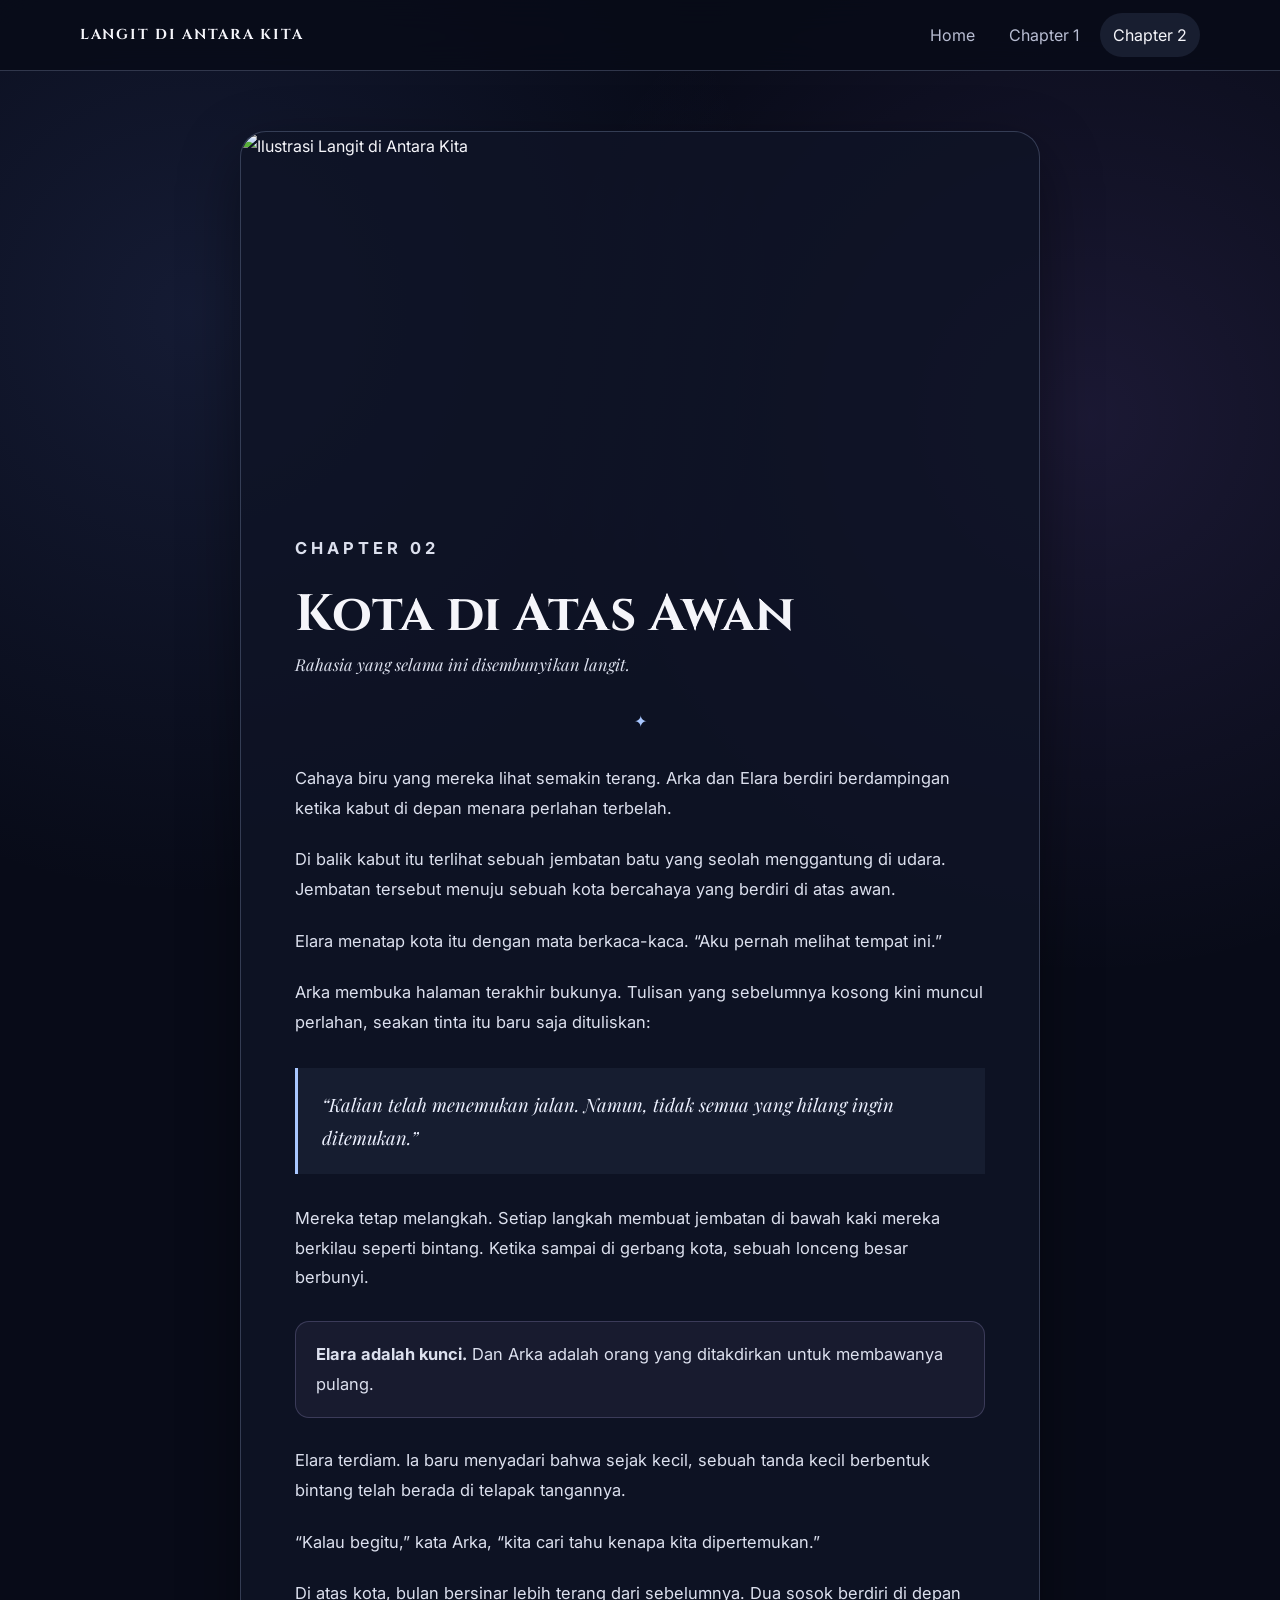
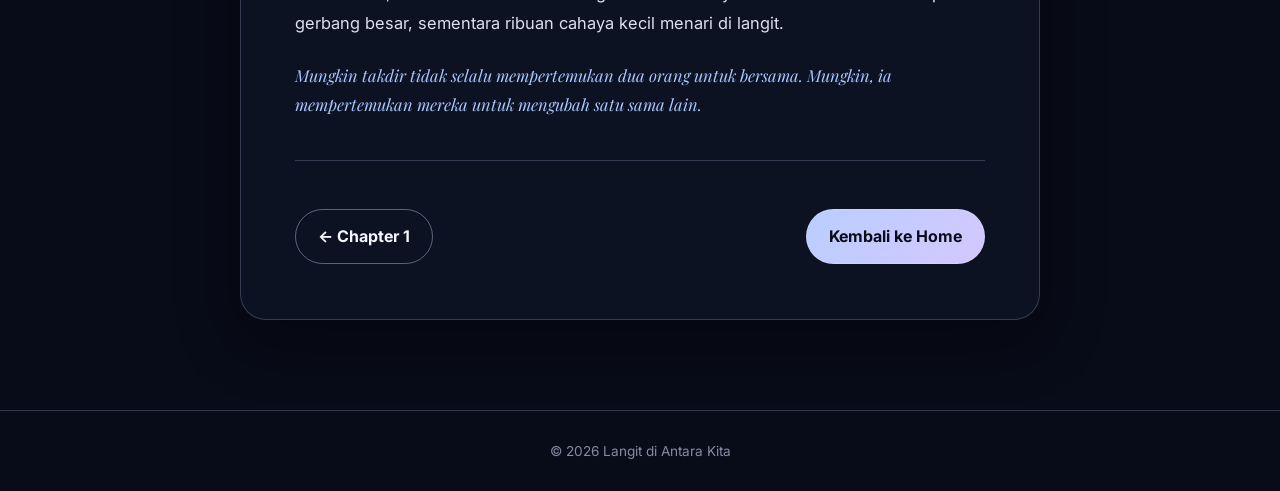
==== chapter2.html @ 981a2810 "Add files via upload" ====
<!DOCTYPE html>
<html lang="id">
<head>
  <meta charset="UTF-8">
  <meta name="viewport" content="width=device-width, initial-scale=1.0">
  <title>Chapter 2 — Kota di Atas Awan</title>
  <link rel="stylesheet" href="style.css">
</head>
<body>
  <header class="site-header">
    <nav class="navbar">
      <a class="brand" href="index.html">LANGIT DI ANTARA KITA</a>
      <button class="menu-toggle" aria-label="Buka menu">☰</button>
      <div class="nav-links">
        <a href="index.html">Home</a>
        <a href="chapter1.html">Chapter 1</a>
        <a class="active" href="chapter2.html">Chapter 2</a>
      </div>
    </nav>
  </header>

  <main class="reading-page">
    <article class="novel">
      <div class="chapter-cover">
        <img src="assets/cover.png" alt="Ilustrasi Langit di Antara Kita">
      </div>

      <p class="chapter-number">CHAPTER 02</p>
      <h1>Kota di Atas Awan</h1>
      <p class="chapter-subtitle">Rahasia yang selama ini disembunyikan langit.</p>

      <div class="divider">✦</div>

      <p>
        Cahaya biru yang mereka lihat semakin terang. Arka dan Elara berdiri
        berdampingan ketika kabut di depan menara perlahan terbelah.
      </p>

      <p>
        Di balik kabut itu terlihat sebuah jembatan batu yang seolah
        menggantung di udara. Jembatan tersebut menuju sebuah kota bercahaya
        yang berdiri di atas awan.
      </p>

      <p>
        Elara menatap kota itu dengan mata berkaca-kaca. “Aku pernah melihat
        tempat ini.”
      </p>

      <p>
        Arka membuka halaman terakhir bukunya. Tulisan yang sebelumnya kosong
        kini muncul perlahan, seakan tinta itu baru saja dituliskan:
      </p>

      <blockquote>
        “Kalian telah menemukan jalan. Namun, tidak semua yang hilang ingin ditemukan.”
      </blockquote>

      <p>
        Mereka tetap melangkah. Setiap langkah membuat jembatan di bawah kaki
        mereka berkilau seperti bintang. Ketika sampai di gerbang kota, sebuah
        lonceng besar berbunyi.
      </p>

      <div class="highlight">
        <p><b>Elara adalah kunci.</b> Dan Arka adalah orang yang ditakdirkan untuk membawanya pulang.</p>
      </div>

      <p>
        Elara terdiam. Ia baru menyadari bahwa sejak kecil, sebuah tanda kecil
        berbentuk bintang telah berada di telapak tangannya.
      </p>

      <p>
        “Kalau begitu,” kata Arka, “kita cari tahu kenapa kita dipertemukan.”
      </p>

      <p>
        Di atas kota, bulan bersinar lebih terang dari sebelumnya. Dua sosok
        berdiri di depan gerbang besar, sementara ribuan cahaya kecil menari
        di langit.
      </p>

      <p class="ending-line">Mungkin takdir tidak selalu mempertemukan dua orang untuk bersama. Mungkin, ia mempertemukan mereka untuk mengubah satu sama lain.</p>

      <div class="chapter-nav">
        <a href="chapter1.html" class="btn secondary">← Chapter 1</a>
        <a href="index.html" class="btn">Kembali ke Home</a>
      </div>
    </article>
  </main>

  <footer>
    <p>© 2026 Langit di Antara Kita</p>
  </footer>

  <script src="script.js"></script>
</body>
</html>
---- style.css ----
@import url('https://fonts.googleapis.com/css2?family=Cinzel:wght@500;600;700&family=Inter:wght@400;500;600;700&family=Playfair+Display:ital,wght@0,500;0,600;1,500;1,600&display=swap');

:root {
  --bg: #080b18;
  --bg-soft: #10152a;
  --card: rgba(20, 26, 48, 0.88);
  --text: #f5f5fa;
  --muted: #b8bdd2;
  --accent: #a9c7ff;
  --accent-2: #c9b8ff;
  --line: rgba(190, 207, 255, 0.22);
  --shadow: 0 20px 60px rgba(0, 0, 0, 0.4);
}

* {
  box-sizing: border-box;
  margin: 0;
  padding: 0;
}

html {
  scroll-behavior: smooth;
}

body {
  min-height: 100vh;
  background:
    radial-gradient(circle at 15% 15%, rgba(93, 118, 210, 0.15), transparent 28%),
    radial-gradient(circle at 85% 20%, rgba(167, 124, 255, 0.12), transparent 28%),
    var(--bg);
  color: var(--text);
  font-family: "Inter", sans-serif;
  line-height: 1.8;
}

a {
  color: inherit;
  text-decoration: none;
}

.site-header {
  position: sticky;
  top: 0;
  z-index: 100;
  background: rgba(8, 11, 24, 0.82);
  backdrop-filter: blur(16px);
  border-bottom: 1px solid var(--line);
}

.navbar {
  width: min(1120px, 92%);
  min-height: 70px;
  margin: auto;
  display: flex;
  align-items: center;
  justify-content: space-between;
  gap: 24px;
}

.brand {
  font-family: "Cinzel", serif;
  font-size: 0.9rem;
  letter-spacing: 0.12em;
  font-weight: 700;
}

.nav-links {
  display: flex;
  gap: 8px;
}

.nav-links a {
  padding: 8px 13px;
  border-radius: 999px;
  color: var(--muted);
  transition: 0.25s ease;
}

.nav-links a:hover,
.nav-links a.active {
  color: var(--text);
  background: rgba(169, 199, 255, 0.1);
}

.menu-toggle {
  display: none;
  border: 0;
  color: var(--text);
  background: transparent;
  font-size: 1.6rem;
  cursor: pointer;
}

.hero {
  position: relative;
  width: min(1100px, 94%);
  min-height: 720px;
  margin: 32px auto 0;
  overflow: hidden;
  border: 1px solid var(--line);
  border-radius: 28px;
  box-shadow: var(--shadow);
  background: #11182e;
}

.cover-image {
  position: absolute;
  inset: 0;
  width: 100%;
  height: 100%;
  object-fit: cover;
}

.hero-overlay {
  position: absolute;
  inset: 0;
  background:
    linear-gradient(90deg, rgba(5, 8, 20, 0.86), rgba(5, 8, 20, 0.15) 65%),
    linear-gradient(0deg, rgba(5, 8, 20, 0.8), transparent 50%);
}

.hero-content {
  position: relative;
  z-index: 2;
  min-height: 720px;
  max-width: 620px;
  padding: 100px 70px;
  display: flex;
  flex-direction: column;
  justify-content: center;
}

.eyebrow,
.label,
.chapter-number {
  color: var(--accent);
  font-size: 0.76rem;
  letter-spacing: 0.24em;
  font-weight: 700;
}

.hero h1 {
  margin: 18px 0;
  font-family: "Cinzel", serif;
  font-size: clamp(3.4rem, 8vw, 7rem);
  line-height: 0.9;
  letter-spacing: 0.03em;
}

.hero h1 span {
  font-size: 0.5em;
  letter-spacing: 0.18em;
}

.tagline {
  max-width: 430px;
  color: #e0e5f5;
  font-family: "Playfair Display", serif;
  font-style: italic;
  font-size: 1.15rem;
}

.btn {
  width: fit-content;
  margin-top: 28px;
  padding: 12px 22px;
  border: 1px solid rgba(210, 223, 255, 0.4);
  border-radius: 999px;
  background: linear-gradient(135deg, #b9ceff, #d4c7ff);
  color: #0a0d19;
  font-weight: 700;
  transition: transform 0.25s ease, box-shadow 0.25s ease;
}

.btn:hover {
  transform: translateY(-3px);
  box-shadow: 0 10px 30px rgba(169, 199, 255, 0.22);
}

.btn.secondary {
  background: transparent;
  color: var(--text);
}

.container {
  width: min(900px, 92%);
  margin: 70px auto;
}

.quote {
  text-align: center;
  color: #dce3f8;
  font-family: "Playfair Display", serif;
  font-size: clamp(1.3rem, 3vw, 2rem);
  font-style: italic;
  line-height: 1.6;
}

.quote span {
  color: var(--accent);
  font-size: 2.5em;
  vertical-align: -0.25em;
}

.story-card {
  margin-top: 55px;
  padding: 40px;
  border: 1px solid var(--line);
  border-radius: 24px;
  background: var(--card);
  box-shadow: var(--shadow);
}

.story-card h2 {
  margin: 6px 0 14px;
  font-family: "Cinzel", serif;
}

.story-card p:not(.label) {
  color: var(--muted);
}

.chapter-buttons,
.chapter-nav {
  display: flex;
  flex-wrap: wrap;
  gap: 12px;
}

.chapter-buttons {
  margin-top: 10px;
}

.code-note {
  margin-top: 20px;
  color: var(--muted);
  text-align: center;
}

code {
  padding: 3px 8px;
  border-radius: 6px;
  background: rgba(169, 199, 255, 0.1);
  color: var(--accent);
}

.reading-page {
  padding: 60px 16px 90px;
}

.novel {
  width: min(800px, 100%);
  margin: auto;
  padding: 34px 54px 55px;
  border: 1px solid var(--line);
  border-radius: 26px;
  background: rgba(15, 20, 39, 0.82);
  box-shadow: var(--shadow);
}

.chapter-cover {
  overflow: hidden;
  height: 360px;
  margin: -34px -54px 42px;
  border-radius: 26px 26px 0 0;
}

.chapter-cover img {
  width: 100%;
  height: 100%;
  object-fit: cover;
  object-position: center 35%;
}

.novel h1 {
  margin: 5px 0;
  font-family: "Cinzel", serif;
  font-size: clamp(2rem, 5vw, 3.2rem);
  line-height: 1.15;
}

.chapter-subtitle {
  color: var(--muted);
  font-family: "Playfair Display", serif;
  font-style: italic;
}

.divider {
  margin: 28px 0;
  color: var(--accent);
  text-align: center;
}

.novel p {
  margin: 0 0 22px;
  color: #dce0ee;
  font-size: 1.03rem;
}

.novel blockquote {
  margin: 30px 0;
  padding: 20px 24px;
  border-left: 3px solid var(--accent);
  background: rgba(169, 199, 255, 0.06);
  color: #edf1ff;
  font-family: "Playfair Display", serif;
  font-size: 1.15rem;
  font-style: italic;
}

.highlight {
  margin: 28px 0;
  padding: 18px 20px;
  border: 1px solid rgba(201, 184, 255, 0.2);
  border-radius: 14px;
  background: rgba(201, 184, 255, 0.06);
}

.highlight p {
  margin: 0;
}

.ending-line {
  color: var(--accent) !important;
  font-family: "Playfair Display", serif;
  font-style: italic;
}

.chapter-nav {
  justify-content: space-between;
  margin-top: 40px;
  padding-top: 20px;
  border-top: 1px solid var(--line);
}

footer {
  padding: 28px 16px;
  border-top: 1px solid var(--line);
  color: #858ba2;
  text-align: center;
  font-size: 0.85rem;
}

@media (max-width: 700px) {
  .navbar {
    min-height: 62px;
  }

  .brand {
    font-size: 0.72rem;
  }

  .menu-toggle {
    display: block;
  }

  .nav-links {
    position: absolute;
    top: 62px;
    left: 0;
    right: 0;
    display: none;
    padding: 12px 4%;
    flex-direction: column;
    background: rgba(8, 11, 24, 0.97);
    border-bottom: 1px solid var(--line);
  }

  .nav-links.show {
    display: flex;
  }

  .nav-links a {
    text-align: center;
  }

  .hero {
    min-height: 720px;
    margin-top: 16px;
    border-radius: 18px;
  }

  .hero-content {
    min-height: 720px;
    padding: 45px 25px;
    justify-content: flex-end;
  }

  .hero-overlay {
    background:
      linear-gradient(0deg, rgba(5, 8, 20, 0.94), rgba(5, 8, 20, 0.05) 70%),
      linear-gradient(90deg, rgba(5, 8, 20, 0.35), transparent);
  }

  .hero h1 {
    font-size: clamp(3rem, 16vw, 5rem);
  }

  .story-card {
    padding: 25px;
  }

  .novel {
    padding: 26px 22px 40px;
    border-radius: 18px;
  }

  .chapter-cover {
    height: 260px;
    margin: -26px -22px 32px;
    border-radius: 18px 18px 0 0;
  }

  .novel p {
    font-size: 1rem;
  }

  .chapter-nav {
    flex-direction: column;
  }

  .chapter-nav .btn {
    width: 100%;
    text-align: center;
  }
}
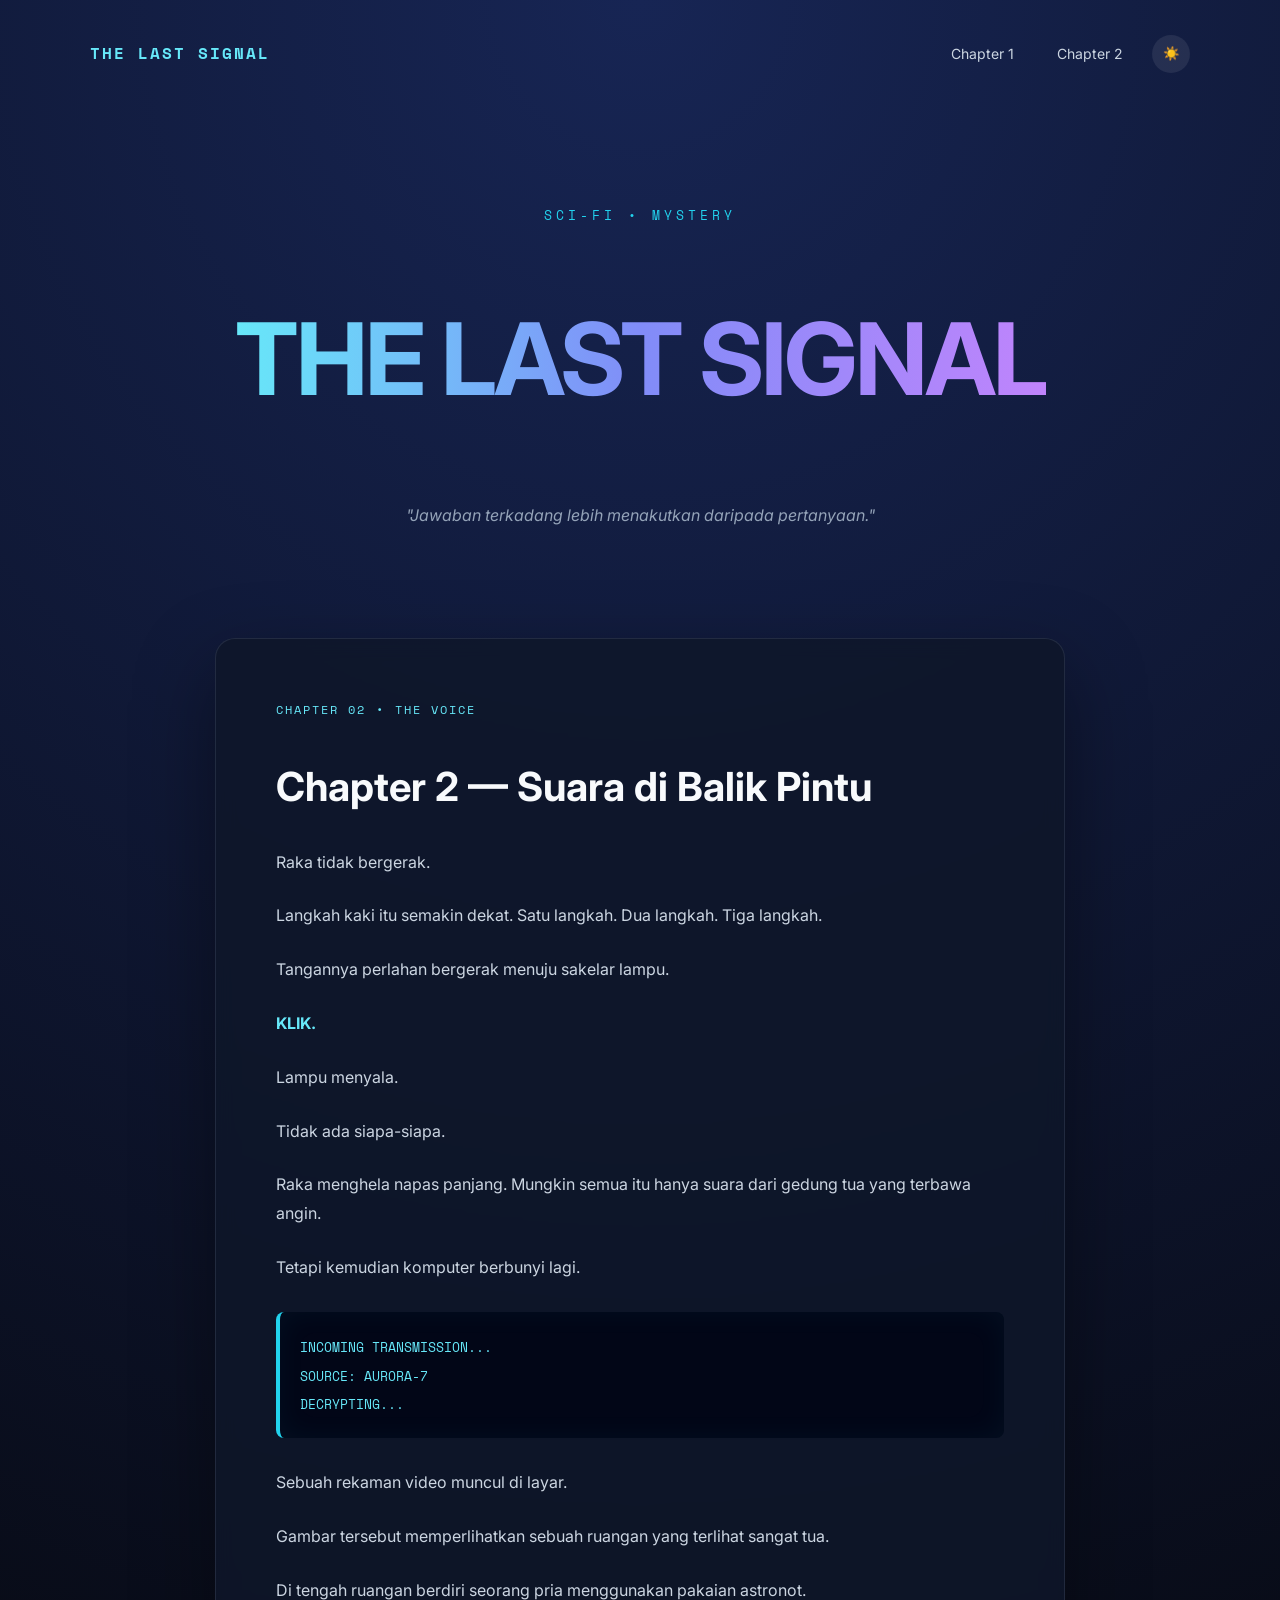
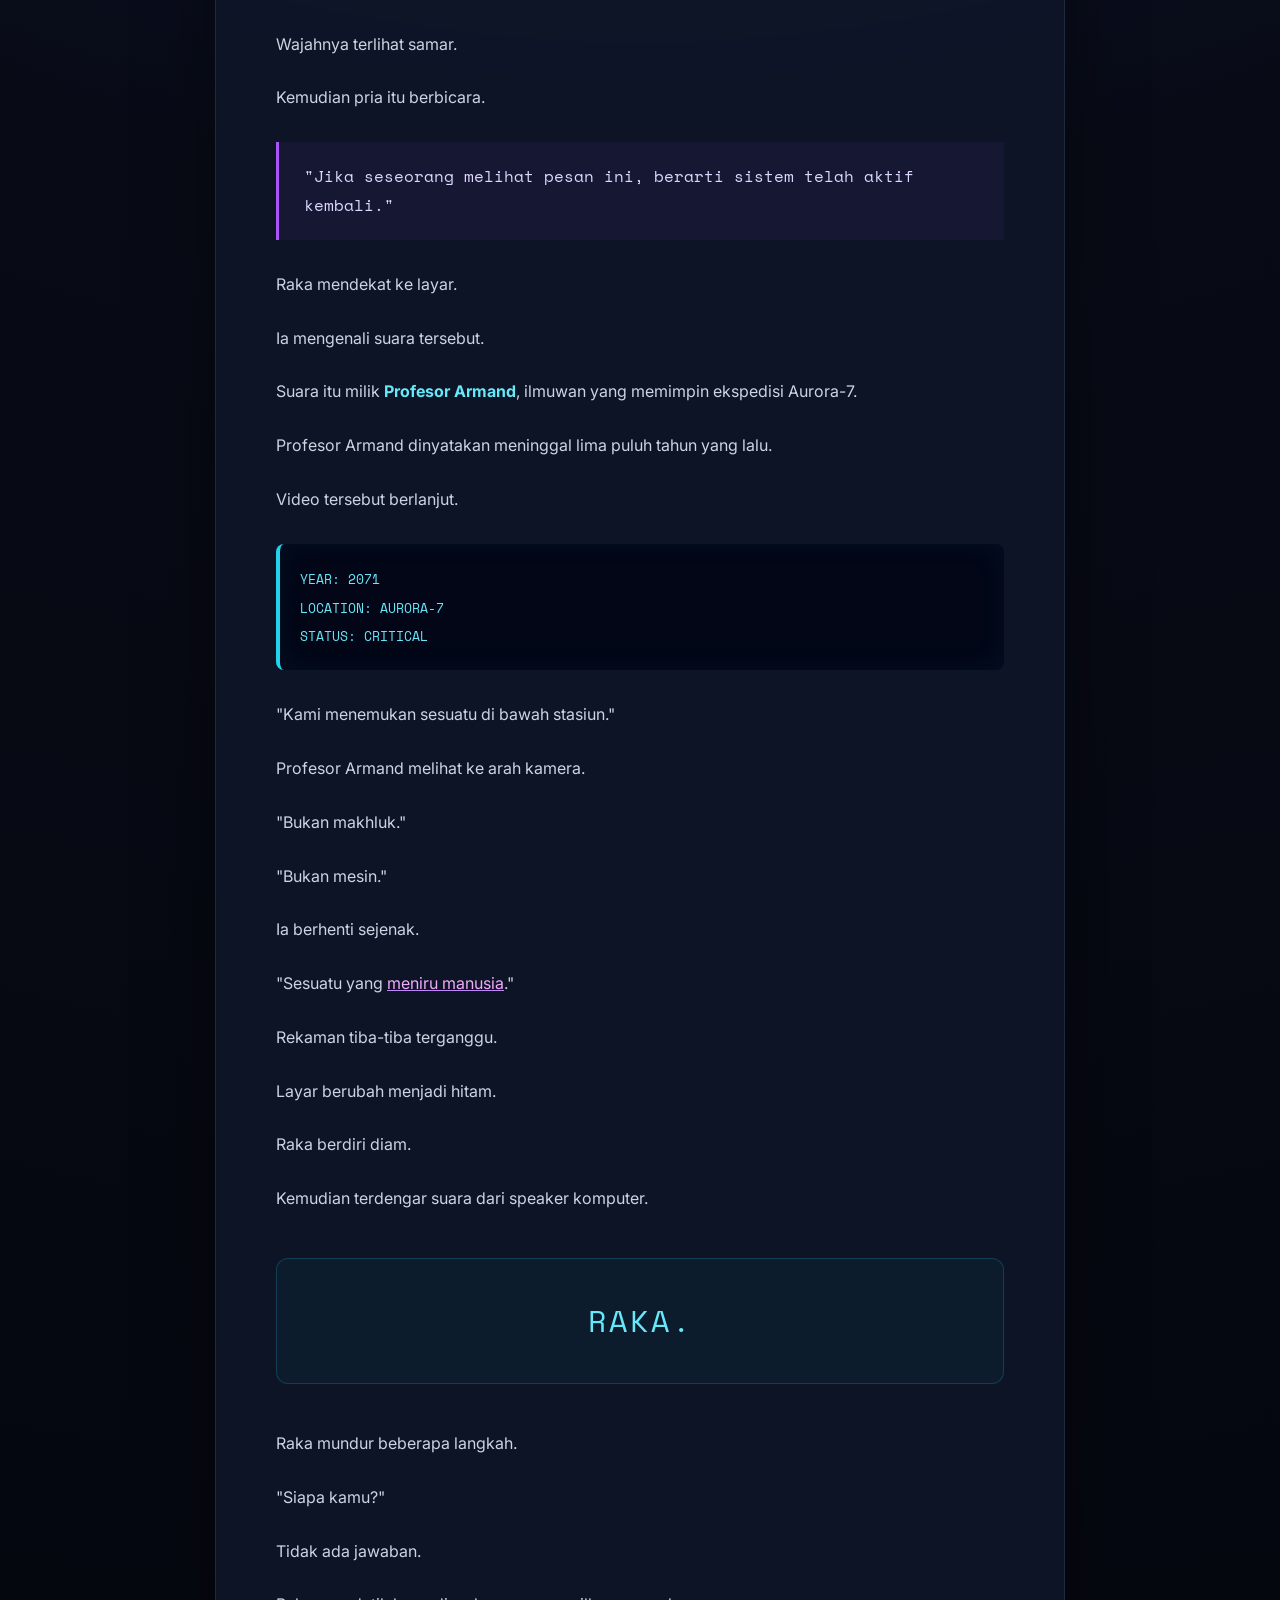
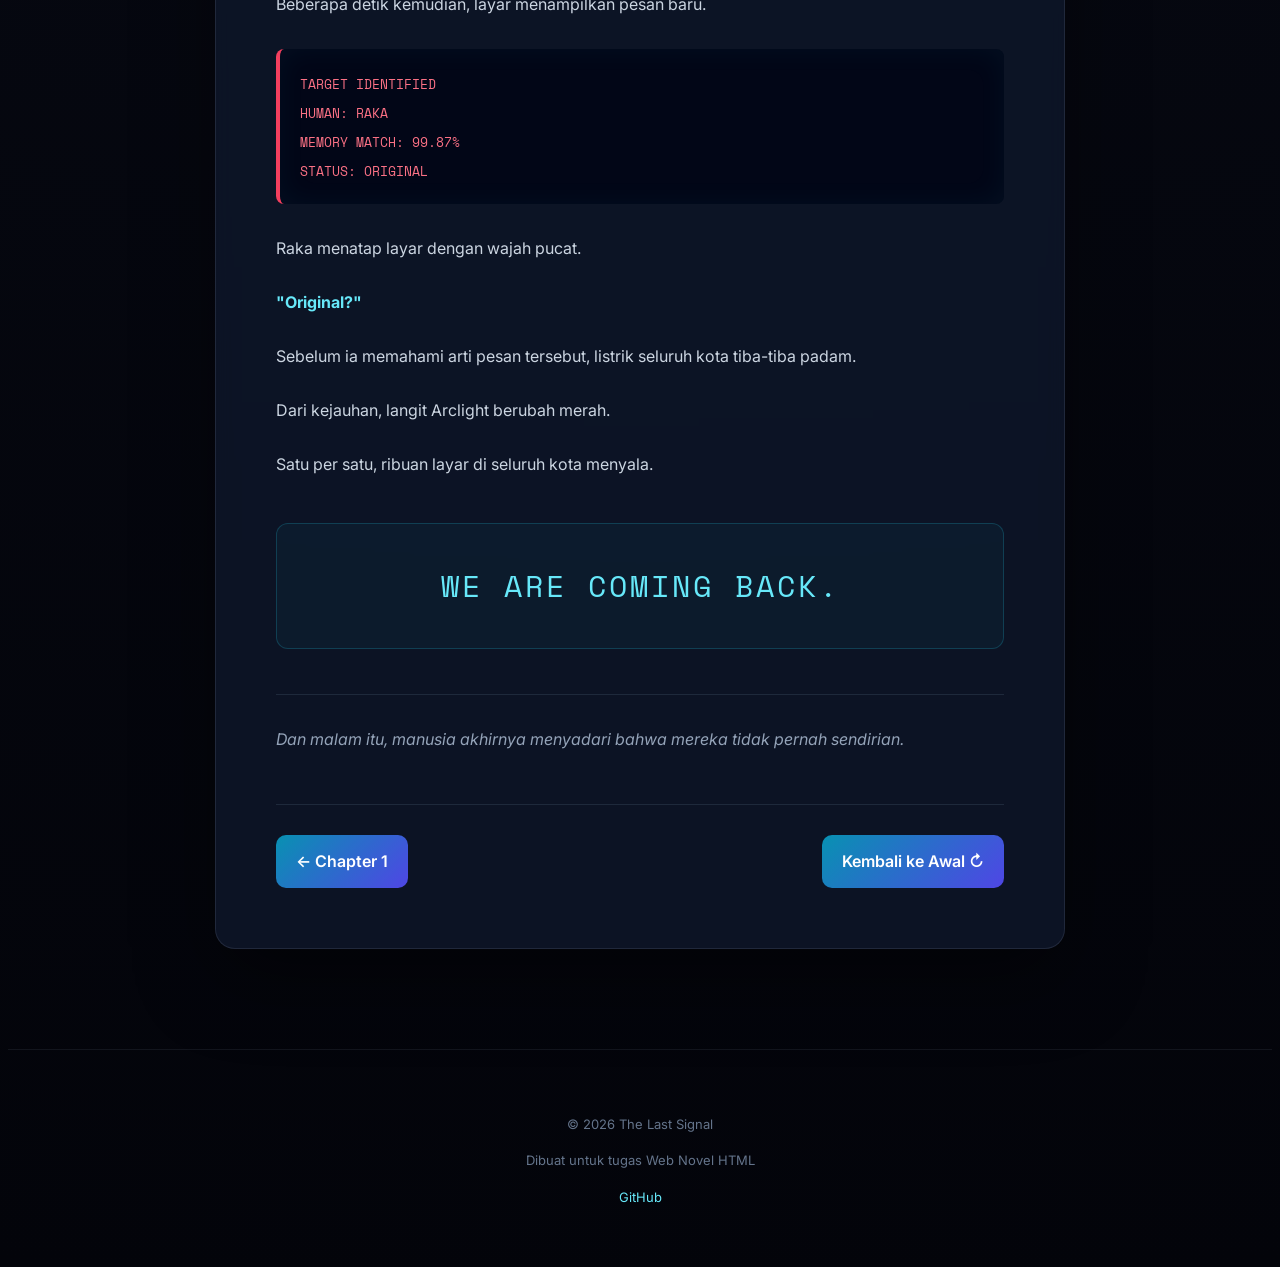
==== commit 3022ed48: "Add files via upload" ====
--- a/chapter2.html
+++ b/chapter2.html
@@ -1,99 +1,278 @@
-<!DOCTYPE html>
-<html lang="id">
-<head>
-  <meta charset="UTF-8">
-  <meta name="viewport" content="width=device-width, initial-scale=1.0">
-  <title>Chapter 2 — Kota di Atas Awan</title>
-  <link rel="stylesheet" href="style.css">
-</head>
-<body>
-  <header class="site-header">
-    <nav class="navbar">
-      <a class="brand" href="index.html">LANGIT DI ANTARA KITA</a>
-      <button class="menu-toggle" aria-label="Buka menu">☰</button>
-      <div class="nav-links">
-        <a href="index.html">Home</a>
-        <a href="chapter1.html">Chapter 1</a>
-        <a class="active" href="chapter2.html">Chapter 2</a>
-      </div>
-    </nav>
-  </header>
-
-  <main class="reading-page">
-    <article class="novel">
-      <div class="chapter-cover">
-        <img src="assets/cover.png" alt="Ilustrasi Langit di Antara Kita">
-      </div>
-
-      <p class="chapter-number">CHAPTER 02</p>
-      <h1>Kota di Atas Awan</h1>
-      <p class="chapter-subtitle">Rahasia yang selama ini disembunyikan langit.</p>
-
-      <div class="divider">✦</div>
-
-      <p>
-        Cahaya biru yang mereka lihat semakin terang. Arka dan Elara berdiri
-        berdampingan ketika kabut di depan menara perlahan terbelah.
-      </p>
-
-      <p>
-        Di balik kabut itu terlihat sebuah jembatan batu yang seolah
-        menggantung di udara. Jembatan tersebut menuju sebuah kota bercahaya
-        yang berdiri di atas awan.
-      </p>
-
-      <p>
-        Elara menatap kota itu dengan mata berkaca-kaca. “Aku pernah melihat
-        tempat ini.”
-      </p>
-
-      <p>
-        Arka membuka halaman terakhir bukunya. Tulisan yang sebelumnya kosong
-        kini muncul perlahan, seakan tinta itu baru saja dituliskan:
-      </p>
-
-      <blockquote>
-        “Kalian telah menemukan jalan. Namun, tidak semua yang hilang ingin ditemukan.”
-      </blockquote>
-
-      <p>
-        Mereka tetap melangkah. Setiap langkah membuat jembatan di bawah kaki
-        mereka berkilau seperti bintang. Ketika sampai di gerbang kota, sebuah
-        lonceng besar berbunyi.
-      </p>
-
-      <div class="highlight">
-        <p><b>Elara adalah kunci.</b> Dan Arka adalah orang yang ditakdirkan untuk membawanya pulang.</p>
-      </div>
-
-      <p>
-        Elara terdiam. Ia baru menyadari bahwa sejak kecil, sebuah tanda kecil
-        berbentuk bintang telah berada di telapak tangannya.
-      </p>
-
-      <p>
-        “Kalau begitu,” kata Arka, “kita cari tahu kenapa kita dipertemukan.”
-      </p>
-
-      <p>
-        Di atas kota, bulan bersinar lebih terang dari sebelumnya. Dua sosok
-        berdiri di depan gerbang besar, sementara ribuan cahaya kecil menari
-        di langit.
-      </p>
-
-      <p class="ending-line">Mungkin takdir tidak selalu mempertemukan dua orang untuk bersama. Mungkin, ia mempertemukan mereka untuk mengubah satu sama lain.</p>
-
-      <div class="chapter-nav">
-        <a href="chapter1.html" class="btn secondary">← Chapter 1</a>
-        <a href="index.html" class="btn">Kembali ke Home</a>
-      </div>
-    </article>
-  </main>
-
-  <footer>
-    <p>© 2026 Langit di Antara Kita</p>
-  </footer>
-
-  <script src="script.js"></script>
-</body>
-</html>
+<!DOCTYPE html> <html lang="id"> <head> <meta charset="UTF-8"> <meta name="viewport" content="width=device-width, initial-scale=1.0">
+<title>THE LAST SIGNAL — Chapter 2</title>
+
+<link rel="stylesheet" href="style.css">
+
+</head> <body>
+<div id="reading-progress"></div>
+
+<header class="hero">
+    <nav class="navbar">
+        <div class="logo">THE LAST SIGNAL</div>
+
+        <div class="nav-links">
+            <a href="index.html">Chapter 1</a>
+            <a href="chapter2.html">Chapter 2</a>
+            <button id="themeButton">☀️</button>
+        </div>
+    </nav>
+
+    <div class="hero-content">
+        <p class="category">SCI-FI • MYSTERY</p>
+
+        <h1>THE LAST SIGNAL</h1>
+
+        <p class="tagline">
+            "Jawaban terkadang lebih menakutkan daripada pertanyaan."
+        </p>
+    </div>
+</header>
+
+
+<main class="container">
+
+    <article class="novel-card">
+
+        <div class="chapter-info">
+            <span>CHAPTER 02</span>
+            <span>•</span>
+            <span>THE VOICE</span>
+        </div>
+
+        <h3>Chapter 2 — Suara di Balik Pintu</h3>
+
+        <p>
+            Raka tidak bergerak.
+        </p>
+
+        <p>
+            Langkah kaki itu semakin dekat.
+            Satu langkah.
+            Dua langkah.
+            Tiga langkah.
+        </p>
+
+        <p>
+            Tangannya perlahan bergerak menuju sakelar lampu.
+        </p>
+
+        <p>
+            <b>KLIK.</b>
+        </p>
+
+        <p>
+            Lampu menyala.
+        </p>
+
+        <p>
+            Tidak ada siapa-siapa.
+        </p>
+
+        <p>
+            Raka menghela napas panjang.
+            Mungkin semua itu hanya suara dari gedung tua
+            yang terbawa angin.
+        </p>
+
+        <p>
+            Tetapi kemudian komputer berbunyi lagi.
+        </p>
+
+        <div class="code-box">
+            <code>
+                INCOMING TRANSMISSION...<br>
+                SOURCE: AURORA-7<br>
+                DECRYPTING...
+            </code>
+        </div>
+
+        <p>
+            Sebuah rekaman video muncul di layar.
+        </p>
+
+        <p>
+            Gambar tersebut memperlihatkan sebuah ruangan
+            yang terlihat sangat tua.
+        </p>
+
+        <p>
+            Di tengah ruangan berdiri seorang pria
+            menggunakan pakaian astronot.
+        </p>
+
+        <p>
+            Wajahnya terlihat samar.
+        </p>
+
+        <p>
+            Kemudian pria itu berbicara.
+        </p>
+
+        <div class="quote">
+            "Jika seseorang melihat pesan ini,
+            berarti sistem telah aktif kembali."
+        </div>
+
+        <p>
+            Raka mendekat ke layar.
+        </p>
+
+        <p>
+            Ia mengenali suara tersebut.
+        </p>
+
+        <p>
+            Suara itu milik <b>Profesor Armand</b>,
+            ilmuwan yang memimpin ekspedisi Aurora-7.
+        </p>
+
+        <p>
+            Profesor Armand dinyatakan meninggal
+            lima puluh tahun yang lalu.
+        </p>
+
+        <p>
+            Video tersebut berlanjut.
+        </p>
+
+        <div class="code-box">
+            <code>
+                YEAR: 2071<br>
+                LOCATION: AURORA-7<br>
+                STATUS: CRITICAL
+            </code>
+        </div>
+
+        <p>
+            "Kami menemukan sesuatu di bawah stasiun."
+        </p>
+
+        <p>
+            Profesor Armand melihat ke arah kamera.
+        </p>
+
+        <p>
+            "Bukan makhluk."
+        </p>
+
+        <p>
+            "Bukan mesin."
+        </p>
+
+        <p>
+            Ia berhenti sejenak.
+        </p>
+
+        <p>
+            "Sesuatu yang <u>meniru manusia</u>."
+        </p>
+
+        <p>
+            Rekaman tiba-tiba terganggu.
+        </p>
+
+        <p>
+            Layar berubah menjadi hitam.
+        </p>
+
+        <p>
+            Raka berdiri diam.
+        </p>
+
+        <p>
+            Kemudian terdengar suara dari speaker komputer.
+        </p>
+
+        <div class="big-message">
+            <span>RAKA.</span>
+        </div>
+
+        <p>
+            Raka mundur beberapa langkah.
+        </p>
+
+        <p>
+            "Siapa kamu?"
+        </p>
+
+        <p>
+            Tidak ada jawaban.
+        </p>
+
+        <p>
+            Beberapa detik kemudian,
+            layar menampilkan pesan baru.
+        </p>
+
+        <div class="code-box warning">
+            <code>
+                TARGET IDENTIFIED<br>
+                HUMAN: RAKA<br>
+                MEMORY MATCH: 99.87%<br>
+                STATUS: ORIGINAL
+            </code>
+        </div>
+
+        <p>
+            Raka menatap layar dengan wajah pucat.
+        </p>
+
+        <p>
+            <b>"Original?"</b>
+        </p>
+
+        <p>
+            Sebelum ia memahami arti pesan tersebut,
+            listrik seluruh kota tiba-tiba padam.
+        </p>
+
+        <p>
+            Dari kejauhan, langit Arclight berubah merah.
+        </p>
+
+        <p>
+            Satu per satu,
+            ribuan layar di seluruh kota menyala.
+        </p>
+
+        <div class="big-message">
+            <span>WE ARE COMING BACK.</span>
+        </div>
+
+        <p class="ending">
+            <i>Dan malam itu, manusia akhirnya menyadari
+            bahwa mereka tidak pernah sendirian.</i>
+        </p>
+
+        <div class="chapter-navigation">
+
+            <a href="index.html" class="next-button">
+                ← Chapter 1
+            </a>
+
+            <a href="index.html" class="next-button">
+                Kembali ke Awal ↻
+            </a>
+
+        </div>
+
+    </article>
+
+</main>
+
+
+<footer>
+    <p>© 2026 The Last Signal</p>
+
+    <p>
+        Dibuat untuk tugas Web Novel HTML
+    </p>
+
+    <a href="https://github.com/" target="_blank">
+        GitHub
+    </a>
+</footer>
+
+<script src="script.js"></script>
+
+</body> </html>
--- a/style.css
+++ b/style.css
@@ -1,426 +1,555 @@
-@import url('https://fonts.googleapis.com/css2?family=Cinzel:wght@500;600;700&family=Inter:wght@400;500;600;700&family=Playfair+Display:ital,wght@0,500;0,600;1,500;1,600&display=swap');
-
-:root {
-  --bg: #080b18;
-  --bg-soft: #10152a;
-  --card: rgba(20, 26, 48, 0.88);
-  --text: #f5f5fa;
-  --muted: #b8bdd2;
-  --accent: #a9c7ff;
-  --accent-2: #c9b8ff;
-  --line: rgba(190, 207, 255, 0.22);
-  --shadow: 0 20px 60px rgba(0, 0, 0, 0.4);
-}
-
-* {
-  box-sizing: border-box;
-  margin: 0;
-  padding: 0;
-}
-
-html {
-  scroll-behavior: smooth;
-}
-
-body {
-  min-height: 100vh;
-  background:
-    radial-gradient(circle at 15% 15%, rgba(93, 118, 210, 0.15), transparent 28%),
-    radial-gradient(circle at 85% 20%, rgba(167, 124, 255, 0.12), transparent 28%),
-    var(--bg);
-  color: var(--text);
-  font-family: "Inter", sans-serif;
-  line-height: 1.8;
-}
-
-a {
-  color: inherit;
-  text-decoration: none;
-}
-
-.site-header {
-  position: sticky;
-  top: 0;
-  z-index: 100;
-  background: rgba(8, 11, 24, 0.82);
-  backdrop-filter: blur(16px);
-  border-bottom: 1px solid var(--line);
-}
-
-.navbar {
-  width: min(1120px, 92%);
-  min-height: 70px;
-  margin: auto;
-  display: flex;
-  align-items: center;
-  justify-content: space-between;
-  gap: 24px;
-}
-
-.brand {
-  font-family: "Cinzel", serif;
-  font-size: 0.9rem;
-  letter-spacing: 0.12em;
-  font-weight: 700;
-}
-
-.nav-links {
-  display: flex;
-  gap: 8px;
-}
-
-.nav-links a {
-  padding: 8px 13px;
-  border-radius: 999px;
-  color: var(--muted);
-  transition: 0.25s ease;
-}
-
-.nav-links a:hover,
-.nav-links a.active {
-  color: var(--text);
-  background: rgba(169, 199, 255, 0.1);
-}
-
-.menu-toggle {
-  display: none;
-  border: 0;
-  color: var(--text);
-  background: transparent;
-  font-size: 1.6rem;
-  cursor: pointer;
-}
-
-.hero {
-  position: relative;
-  width: min(1100px, 94%);
-  min-height: 720px;
-  margin: 32px auto 0;
-  overflow: hidden;
-  border: 1px solid var(--line);
-  border-radius: 28px;
-  box-shadow: var(--shadow);
-  background: #11182e;
-}
-
-.cover-image {
-  position: absolute;
-  inset: 0;
-  width: 100%;
-  height: 100%;
-  object-fit: cover;
-}
-
-.hero-overlay {
-  position: absolute;
-  inset: 0;
-  background:
-    linear-gradient(90deg, rgba(5, 8, 20, 0.86), rgba(5, 8, 20, 0.15) 65%),
-    linear-gradient(0deg, rgba(5, 8, 20, 0.8), transparent 50%);
-}
-
-.hero-content {
-  position: relative;
-  z-index: 2;
-  min-height: 720px;
-  max-width: 620px;
-  padding: 100px 70px;
-  display: flex;
-  flex-direction: column;
-  justify-content: center;
-}
-
-.eyebrow,
-.label,
-.chapter-number {
-  color: var(--accent);
-  font-size: 0.76rem;
-  letter-spacing: 0.24em;
-  font-weight: 700;
-}
-
-.hero h1 {
-  margin: 18px 0;
-  font-family: "Cinzel", serif;
-  font-size: clamp(3.4rem, 8vw, 7rem);
-  line-height: 0.9;
-  letter-spacing: 0.03em;
-}
-
-.hero h1 span {
-  font-size: 0.5em;
-  letter-spacing: 0.18em;
-}
-
-.tagline {
-  max-width: 430px;
-  color: #e0e5f5;
-  font-family: "Playfair Display", serif;
-  font-style: italic;
-  font-size: 1.15rem;
-}
-
-.btn {
-  width: fit-content;
-  margin-top: 28px;
-  padding: 12px 22px;
-  border: 1px solid rgba(210, 223, 255, 0.4);
-  border-radius: 999px;
-  background: linear-gradient(135deg, #b9ceff, #d4c7ff);
-  color: #0a0d19;
-  font-weight: 700;
-  transition: transform 0.25s ease, box-shadow 0.25s ease;
-}
-
-.btn:hover {
-  transform: translateY(-3px);
-  box-shadow: 0 10px 30px rgba(169, 199, 255, 0.22);
-}
-
-.btn.secondary {
-  background: transparent;
-  color: var(--text);
-}
-
-.container {
-  width: min(900px, 92%);
-  margin: 70px auto;
-}
-
-.quote {
-  text-align: center;
-  color: #dce3f8;
-  font-family: "Playfair Display", serif;
-  font-size: clamp(1.3rem, 3vw, 2rem);
-  font-style: italic;
-  line-height: 1.6;
-}
-
-.quote span {
-  color: var(--accent);
-  font-size: 2.5em;
-  vertical-align: -0.25em;
-}
-
-.story-card {
-  margin-top: 55px;
-  padding: 40px;
-  border: 1px solid var(--line);
-  border-radius: 24px;
-  background: var(--card);
-  box-shadow: var(--shadow);
-}
-
-.story-card h2 {
-  margin: 6px 0 14px;
-  font-family: "Cinzel", serif;
-}
-
-.story-card p:not(.label) {
-  color: var(--muted);
-}
-
-.chapter-buttons,
-.chapter-nav {
-  display: flex;
-  flex-wrap: wrap;
-  gap: 12px;
-}
-
-.chapter-buttons {
-  margin-top: 10px;
-}
-
-.code-note {
-  margin-top: 20px;
-  color: var(--muted);
-  text-align: center;
-}
-
-code {
-  padding: 3px 8px;
-  border-radius: 6px;
-  background: rgba(169, 199, 255, 0.1);
-  color: var(--accent);
-}
-
-.reading-page {
-  padding: 60px 16px 90px;
-}
-
-.novel {
-  width: min(800px, 100%);
-  margin: auto;
-  padding: 34px 54px 55px;
-  border: 1px solid var(--line);
-  border-radius: 26px;
-  background: rgba(15, 20, 39, 0.82);
-  box-shadow: var(--shadow);
-}
-
-.chapter-cover {
-  overflow: hidden;
-  height: 360px;
-  margin: -34px -54px 42px;
-  border-radius: 26px 26px 0 0;
-}
-
-.chapter-cover img {
-  width: 100%;
-  height: 100%;
-  object-fit: cover;
-  object-position: center 35%;
-}
-
-.novel h1 {
-  margin: 5px 0;
-  font-family: "Cinzel", serif;
-  font-size: clamp(2rem, 5vw, 3.2rem);
-  line-height: 1.15;
-}
-
-.chapter-subtitle {
-  color: var(--muted);
-  font-family: "Playfair Display", serif;
-  font-style: italic;
-}
-
-.divider {
-  margin: 28px 0;
-  color: var(--accent);
-  text-align: center;
-}
-
-.novel p {
-  margin: 0 0 22px;
-  color: #dce0ee;
-  font-size: 1.03rem;
-}
-
-.novel blockquote {
-  margin: 30px 0;
-  padding: 20px 24px;
-  border-left: 3px solid var(--accent);
-  background: rgba(169, 199, 255, 0.06);
-  color: #edf1ff;
-  font-family: "Playfair Display", serif;
-  font-size: 1.15rem;
-  font-style: italic;
-}
-
-.highlight {
-  margin: 28px 0;
-  padding: 18px 20px;
-  border: 1px solid rgba(201, 184, 255, 0.2);
-  border-radius: 14px;
-  background: rgba(201, 184, 255, 0.06);
-}
-
-.highlight p {
-  margin: 0;
-}
-
-.ending-line {
-  color: var(--accent) !important;
-  font-family: "Playfair Display", serif;
-  font-style: italic;
-}
-
-.chapter-nav {
-  justify-content: space-between;
-  margin-top: 40px;
-  padding-top: 20px;
-  border-top: 1px solid var(--line);
-}
-
-footer {
-  padding: 28px 16px;
-  border-top: 1px solid var(--line);
-  color: #858ba2;
-  text-align: center;
-  font-size: 0.85rem;
-}
-
-@media (max-width: 700px) {
-  .navbar {
-    min-height: 62px;
-  }
-
-  .brand {
-    font-size: 0.72rem;
-  }
-
-  .menu-toggle {
-    display: block;
-  }
-
-  .nav-links {
-    position: absolute;
-    top: 62px;
-    left: 0;
-    right: 0;
-    display: none;
-    padding: 12px 4%;
-    flex-direction: column;
-    background: rgba(8, 11, 24, 0.97);
-    border-bottom: 1px solid var(--line);
-  }
-
-  .nav-links.show {
-    display: flex;
-  }
-
-  .nav-links a {
-    text-align: center;
-  }
-
-  .hero {
-    min-height: 720px;
-    margin-top: 16px;
-    border-radius: 18px;
-  }
-
-  .hero-content {
-    min-height: 720px;
-    padding: 45px 25px;
-    justify-content: flex-end;
-  }
-
-  .hero-overlay {
-    background:
-      linear-gradient(0deg, rgba(5, 8, 20, 0.94), rgba(5, 8, 20, 0.05) 70%),
-      linear-gradient(90deg, rgba(5, 8, 20, 0.35), transparent);
-  }
-
-  .hero h1 {
-    font-size: clamp(3rem, 16vw, 5rem);
-  }
-
-  .story-card {
-    padding: 25px;
-  }
-
-  .novel {
-    padding: 26px 22px 40px;
-    border-radius: 18px;
-  }
-
-  .chapter-cover {
-    height: 260px;
-    margin: -26px -22px 32px;
-    border-radius: 18px 18px 0 0;
-  }
-
-  .novel p {
-    font-size: 1rem;
-  }
-
-  .chapter-nav {
-    flex-direction: column;
-  }
-
-  .chapter-nav .btn {
-    width: 100%;
-    text-align: center;
-  }
-}
+@import url('https://fonts.googleapis.com/css2?family=Inter:wght@400;500;600;700&family=Space+Mono:wght@400;700&display=swap');
+
+{
+margin: 0;
+padding: 0;
+box-sizing: border-box;
+}
+
+html {
+scroll-behavior: smooth;
+}
+
+body {
+font-family: 'Inter', sans-serif;
+background:
+radial-gradient(circle at top, #172554 0%, #080b16 40%, #03040a 100%);
+color: #e5e7eb;
+min-height: 100vh;
+line-height: 1.8;
+transition: background 0.4s ease, color 0.4s ease;
+}
+
+/* Reading progress */
+
+#reading-progress {
+position: fixed;
+top: 0;
+left: 0;
+width: 0%;
+height: 4px;
+background: linear-gradient(
+90deg,
+#22d3ee,
+#6366f1,
+#a855f7
+);
+z-index: 9999;
+}
+
+/* Navbar */
+
+.navbar {
+width: 90%;
+max-width: 1100px;
+margin: auto;
+
+display: flex;
+justify-content: space-between;
+align-items: center;
+
+padding: 25px 0;
+
+
+}
+
+.logo {
+font-family: 'Space Mono', monospace;
+font-weight: bold;
+color: #67e8f9;
+letter-spacing: 2px;
+}
+
+.nav-links {
+display: flex;
+align-items: center;
+gap: 15px;
+}
+
+.nav-links a {
+color: #cbd5e1;
+text-decoration: none;
+font-size: 14px;
+
+padding: 8px 14px;
+border-radius: 8px;
+
+transition: 0.3s;
+
+
+}
+
+.nav-links a:hover {
+color: #67e8f9;
+background: rgba(103, 232, 249, 0.08);
+}
+
+#themeButton {
+border: none;
+background: rgba(255,255,255,0.08);
+color: white;
+
+width: 38px;
+height: 38px;
+
+border-radius: 50%;
+cursor: pointer;
+
+transition: 0.3s;
+
+
+}
+
+#themeButton:hover {
+transform: rotate(20deg) scale(1.1);
+}
+
+/* Hero */
+
+.hero {
+min-height: 70vh;
+
+display: flex;
+flex-direction: column;
+
+
+}
+
+.hero-content {
+flex: 1;
+
+width: 90%;
+max-width: 900px;
+
+margin: auto;
+
+display: flex;
+flex-direction: column;
+justify-content: center;
+align-items: center;
+
+text-align: center;
+
+
+}
+
+.category {
+font-family: 'Space Mono', monospace;
+color: #22d3ee;
+font-size: 13px;
+letter-spacing: 4px;
+margin-bottom: 15px;
+}
+
+.hero h1 {
+font-size: clamp(45px, 9vw, 100px);
+line-height: 1;
+
+background: linear-gradient(
+    90deg,
+    #67e8f9,
+    #818cf8,
+    #c084fc
+);
+
+-webkit-background-clip: text;
+background-clip: text;
+color: transparent;
+
+letter-spacing: -3px;
+
+
+}
+
+.tagline {
+margin-top: 25px;
+color: #94a3b8;
+font-style: italic;
+}
+
+/* Main container */
+
+.container {
+width: 90%;
+max-width: 850px;
+margin: 0 auto 100px;
+}
+
+.novel-card {
+background: rgba(15, 23, 42, 0.85);
+
+border: 1px solid rgba(148, 163, 184, 0.15);
+
+border-radius: 20px;
+
+padding: clamp(25px, 5vw, 60px);
+
+box-shadow:
+    0 30px 80px rgba(0,0,0,0.4);
+
+backdrop-filter: blur(10px);
+
+animation: appear 0.8s ease;
+
+
+}
+
+@keyframes appear {
+from {
+opacity: 0;
+transform: translateY(30px);
+}
+
+to {
+    opacity: 1;
+    transform: translateY(0);
+}
+
+
+}
+
+/* Image */
+
+.cover-image {
+display: block;
+
+width: 100%;
+max-height: 400px;
+
+object-fit: cover;
+
+border-radius: 14px;
+
+margin-bottom: 35px;
+
+filter: brightness(0.8);
+
+transition: 0.4s;
+
+
+}
+
+.cover-image:hover {
+filter: brightness(1);
+transform: scale(1.01);
+}
+
+/* Chapter */
+
+.chapter-info {
+display: flex;
+gap: 10px;
+
+color: #67e8f9;
+
+font-family: 'Space Mono', monospace;
+font-size: 12px;
+
+letter-spacing: 2px;
+
+margin-bottom: 15px;
+
+
+}
+
+.novel-card h3 {
+font-size: clamp(25px, 5vw, 40px);
+
+line-height: 1.3;
+
+color: #f8fafc;
+
+margin-bottom: 35px;
+
+
+}
+
+.novel-card p {
+margin-bottom: 25px;
+color: #cbd5e1;
+}
+
+.novel-card b {
+color: #67e8f9;
+}
+
+.novel-card u {
+color: #f0abfc;
+text-decoration-color: #c084fc;
+}
+
+/* Code */
+
+.code-box {
+background: #020617;
+
+border-left: 4px solid #22d3ee;
+
+padding: 20px;
+
+margin: 30px 0;
+
+border-radius: 8px;
+
+overflow-x: auto;
+
+box-shadow:
+    inset 0 0 30px rgba(34,211,238,0.05);
+
+
+}
+
+.code-box code {
+font-family: 'Space Mono', monospace;
+
+color: #67e8f9;
+
+font-size: 13px;
+
+line-height: 1.8;
+
+
+}
+
+.warning {
+border-left-color: #f43f5e;
+}
+
+.warning code {
+color: #fb7185;
+}
+
+/* Quote */
+
+.quote {
+border-left: 3px solid #a855f7;
+
+padding: 20px 25px;
+
+margin: 30px 0;
+
+background: rgba(168, 85, 247, 0.06);
+
+color: #ddd6fe;
+
+font-family: 'Space Mono', monospace;
+
+
+}
+
+/* Big message */
+
+.big-message {
+text-align: center;
+
+margin: 45px 0;
+
+padding: 35px 15px;
+
+border: 1px solid rgba(34,211,238,0.2);
+
+background: rgba(34,211,238,0.04);
+
+border-radius: 12px;
+
+overflow: hidden;
+
+
+}
+
+.big-message span {
+font-family: 'Space Mono', monospace;
+
+color: #67e8f9;
+
+font-size: clamp(18px, 4vw, 30px);
+
+letter-spacing: 3px;
+
+animation: glow 2s infinite alternate;
+
+
+}
+
+@keyframes glow {
+from {
+text-shadow: 0 0 5px #22d3ee;
+}
+
+to {
+    text-shadow:
+        0 0 10px #22d3ee,
+        0 0 30px #22d3ee;
+}
+
+
+}
+
+.ending {
+color: #94a3b8 !important;
+border-top: 1px solid #1e293b;
+padding-top: 30px;
+}
+
+/* Navigation */
+
+.chapter-navigation {
+display: flex;
+
+justify-content: space-between;
+gap: 15px;
+
+margin-top: 50px;
+
+padding-top: 30px;
+
+border-top: 1px solid #1e293b;
+
+
+}
+
+.next-button {
+display: inline-block;
+
+padding: 12px 20px;
+
+border-radius: 10px;
+
+text-decoration: none;
+
+color: white;
+
+background: linear-gradient(
+    135deg,
+    #0891b2,
+    #4f46e5
+);
+
+font-weight: 600;
+
+transition: 0.3s;
+
+
+}
+
+.next-button:hover {
+transform: translateY(-3px);
+
+box-shadow:
+    0 10px 25px rgba(79,70,229,0.3);
+
+
+}
+
+/* Footer */
+
+footer {
+text-align: center;
+
+padding: 50px 20px;
+
+color: #64748b;
+
+border-top: 1px solid rgba(148,163,184,0.1);
+
+font-size: 13px;
+
+
+}
+
+footer a {
+color: #67e8f9;
+text-decoration: none;
+}
+
+footer a:hover {
+text-decoration: underline;
+}
+
+/* Light mode */
+
+body.light-mode {
+background:
+linear-gradient(
+135deg,
+#e0f2fe,
+#eef2ff
+);
+
+color: #1e293b;
+
+
+}
+
+body.light-mode .novel-card {
+background: rgba(255,255,255,0.9);
+
+border-color: rgba(15,23,42,0.1);
+
+box-shadow:
+    0 20px 60px rgba(15,23,42,0.12);
+
+
+}
+
+body.light-mode .novel-card h3 {
+color: #0f172a;
+}
+
+body.light-mode .novel-card p {
+color: #334155;
+}
+
+body.light-mode .tagline {
+color: #475569;
+}
+
+body.light-mode .nav-links a {
+color: #334155;
+}
+
+body.light-mode .chapter-info {
+color: #0891b2;
+}
+
+body.light-mode .logo {
+color: #0891b2;
+}
+
+/* Responsive */
+
+@media (max-width: 650px) {
+
+.navbar {
+    flex-direction: column;
+    gap: 15px;
+}
+
+.hero {
+    min-height: 60vh;
+}
+
+.hero h1 {
+    letter-spacing: -2px;
+}
+
+.novel-card {
+    padding: 25px 20px;
+    border-radius: 15px;
+}
+
+.chapter-navigation {
+    flex-direction: column;
+}
+
+.next-button {
+    text-align: center;
+}
+
+.nav-links {
+    flex-wrap: wrap;
+    justify-content: center;
+}
+
+
+}
